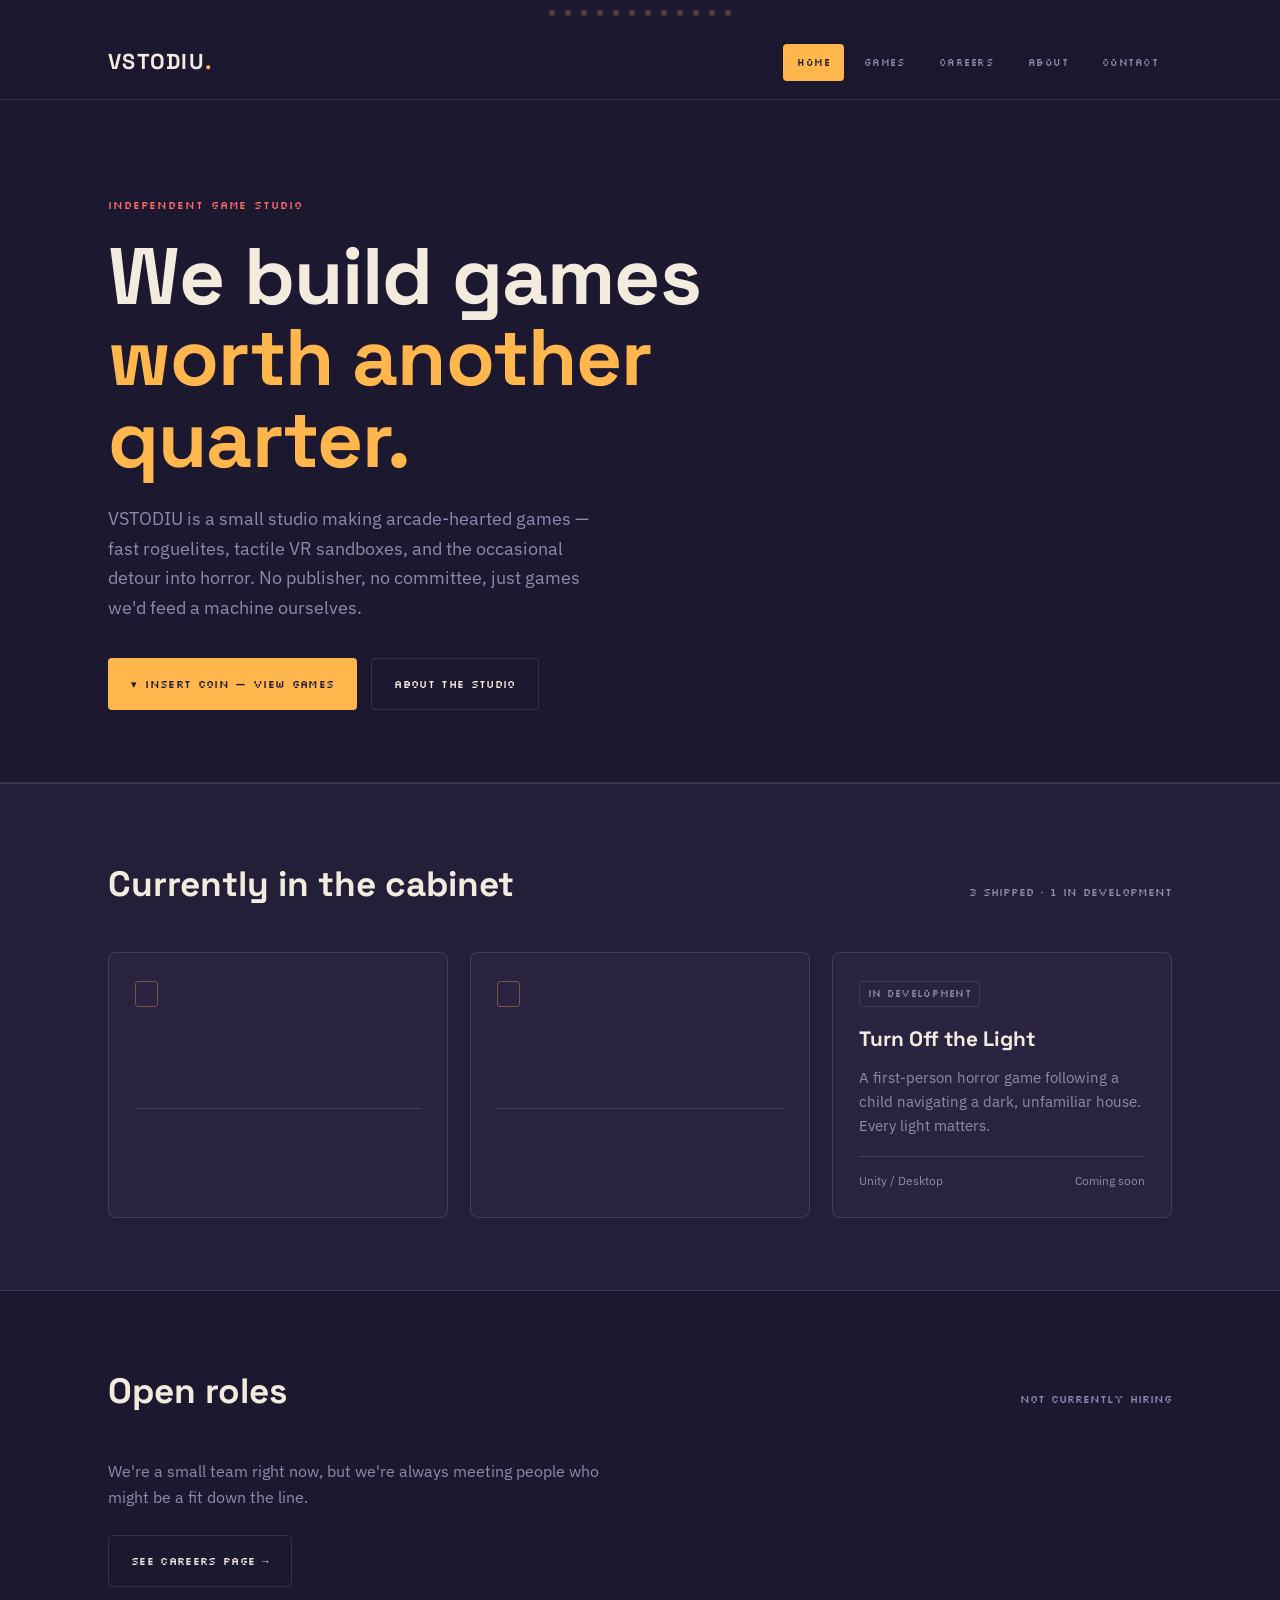
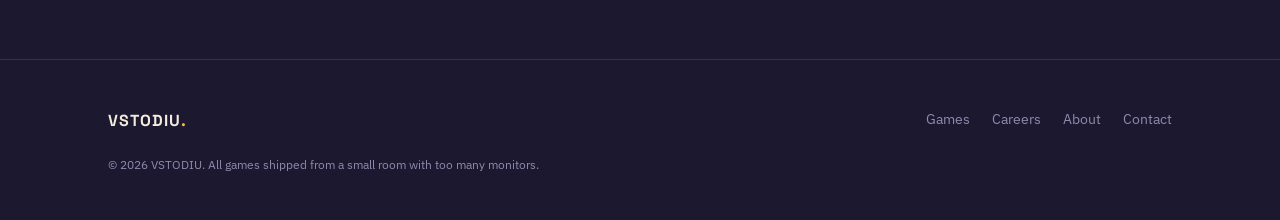
==== index.html @ 0ccb3e8c "Add files via upload" ====
<!DOCTYPE html>
<html lang="en">
<head>
<meta charset="UTF-8">
<meta name="viewport" content="width=device-width, initial-scale=1.0">
<title>VSTODIU — Games worth another quarter</title>
<meta name="description" content="VSTODIU is a small independent game studio building arcade-hearted games for VR, desktop, and web.">
<link rel="preconnect" href="https://fonts.googleapis.com">
<link href="https://fonts.googleapis.com/css2?family=Space+Grotesk:wght@500;700&family=Silkscreen&family=IBM+Plex+Sans:wght@400;500;600&display=swap" rel="stylesheet">
<link rel="stylesheet" href="styles.css">
</head>
<body>

<div class="marquee-strip" aria-hidden="true">
  <span style="animation-delay:0s"></span><span style="animation-delay:0.15s"></span><span style="animation-delay:0.3s"></span>
  <span style="animation-delay:0.45s"></span><span style="animation-delay:0.6s"></span><span style="animation-delay:0.75s"></span>
  <span style="animation-delay:0.9s"></span><span style="animation-delay:1.05s"></span><span style="animation-delay:1.2s"></span>
  <span style="animation-delay:1.35s"></span><span style="animation-delay:1.5s"></span><span style="animation-delay:1.65s"></span>
</div>

<header class="site-header">
  <div class="nav-row">
    <a href="index.html" class="wordmark">VSTODIU<span class="dot">.</span></a>
    <button class="nav-toggle" aria-label="Toggle menu" aria-expanded="false">☰</button>
    <nav class="primary-nav">
      <a href="index.html" class="active">Home</a>
      <a href="games.html">Games</a>
      <a href="careers.html">Careers</a>
      <a href="about.html">About</a>
      <a href="about.html#contact">Contact</a>
    </nav>
  </div>
</header>

<main>
  <section class="hero">
    <div class="wrap">
      <span class="eyebrow">Independent game studio</span>
      <h1>We build games <span class="amber">worth another quarter.</span></h1>
      <p class="lede">VSTODIU is a small studio making arcade-hearted games — fast roguelites, tactile VR sandboxes, and the occasional detour into horror. No publisher, no committee, just games we'd feed a machine ourselves.</p>
      <div class="hero-actions">
        <a href="games.html" class="btn btn-primary"><span class="slot">▾</span> Insert coin — view games</a>
        <a href="about.html" class="btn btn-ghost">About the studio</a>
      </div>
    </div>
  </section>

  <section class="alt">
    <div class="wrap">
      <div class="section-head">
        <h2>Currently in the cabinet</h2>
        <span class="count">3 shipped · 1 in development</span>
      </div>
      <div class="game-grid">
        <div class="game-card">
          <span class="tag">&nbsp;</span>
          <h3>&nbsp;</h3>
          <p>&nbsp;</p>
          <div class="meta"><span>&nbsp;</span><span>&nbsp;</span></div>
        </div>
        <div class="game-card">
          <span class="tag">&nbsp;</span>
          <h3>&nbsp;</h3>
          <p>&nbsp;</p>
          <div class="meta"><span>&nbsp;</span><span>&nbsp;</span></div>
        </div>
        <div class="game-card">
          <span class="tag wip">In development</span>
          <h3>Turn Off the Light</h3>
          <p>A first-person horror game following a child navigating a dark, unfamiliar house. Every light matters.</p>
          <div class="meta"><span>Unity / Desktop</span><span>Coming soon</span></div>
        </div>
      </div>
    </div>
  </section>

  <section>
    <div class="wrap">
      <div class="section-head">
        <h2>Open roles</h2>
        <span class="count">Not currently hiring</span>
      </div>
      <p style="color: var(--dim-violet); max-width: 52ch;">We're a small team right now, but we're always meeting people who might be a fit down the line.</p>
      <div class="hero-actions" style="margin-top: 24px;">
        <a href="careers.html" class="btn btn-ghost">See careers page →</a>
      </div>
    </div>
  </section>
</main>

<footer class="site-footer">
  <div class="wrap">
    <div class="footer-row">
      <a href="index.html" class="wordmark" style="font-size: 1rem;">VSTODIU<span class="dot">.</span></a>
      <div class="footer-links">
        <a href="games.html">Games</a>
        <a href="careers.html">Careers</a>
        <a href="about.html">About</a>
        <a href="about.html#contact">Contact</a>
      </div>
    </div>
    <p class="footer-note">© 2026 VSTODIU. All games shipped from a small room with too many monitors.</p>
  </div>
</footer>

<script src="nav.js"></script>
</body>
</html>
---- styles.css ----
/* ===========================================================
   VSTODIU — Game Studio
   Design tokens: arcade cabinet marquee
   =========================================================== */

:root {
  --marquee-indigo: #1c1830;
  --cabinet-plum: #2a2340;
  --panel-plum: #241f38;
  --marquee-amber: #ffb74d;
  --ticket-coral: #ff6b6b;
  --cream: #f3ecde;
  --dim-violet: #9089ac;
  --line: rgba(243, 236, 222, 0.12);

  --font-display: 'Space Grotesk', sans-serif;
  --font-label: 'Silkscreen', monospace;
  --font-body: 'IBM Plex Sans', sans-serif;

  --max-w: 1120px;
}

* { box-sizing: border-box; }

html {
  scroll-behavior: smooth;
}

body {
  margin: 0;
  background: var(--marquee-indigo);
  color: var(--cream);
  font-family: var(--font-body);
  font-size: 16px;
  line-height: 1.6;
  -webkit-font-smoothing: antialiased;
}

@media (prefers-reduced-motion: reduce) {
  * { animation-duration: 0.001ms !important; animation-iteration-count: 1 !important; transition-duration: 0.001ms !important; }
}

a { color: inherit; text-decoration: none; }

img { max-width: 100%; display: block; }

.wrap {
  max-width: var(--max-w);
  margin: 0 auto;
  padding: 0 28px;
}

/* ---------- Marquee light strip (signature element) ---------- */
.marquee-strip {
  display: flex;
  gap: 10px;
  padding: 10px 28px;
  background: #14112400;
  overflow: hidden;
  justify-content: center;
}
.marquee-strip span {
  width: 6px;
  height: 6px;
  border-radius: 50%;
  background: var(--marquee-amber);
  opacity: 0.25;
  box-shadow: 0 0 0 rgba(255, 183, 77, 0);
  animation: bulb-cycle 3.2s infinite;
}
@keyframes bulb-cycle {
  0%, 100% { opacity: 0.2; box-shadow: 0 0 0 rgba(255,183,77,0); }
  50% { opacity: 1; box-shadow: 0 0 8px rgba(255,183,77,0.9); }
}

/* ---------- Header / nav ---------- */
header.site-header {
  border-bottom: 1px solid var(--line);
  position: sticky;
  top: 0;
  background: rgba(28, 24, 48, 0.92);
  backdrop-filter: blur(6px);
  z-index: 20;
}

.nav-row {
  display: flex;
  align-items: center;
  justify-content: space-between;
  padding: 18px 28px;
  max-width: var(--max-w);
  margin: 0 auto;
}

.wordmark {
  font-family: var(--font-display);
  font-weight: 700;
  font-size: 1.35rem;
  letter-spacing: 0.06em;
  color: var(--cream);
}
.wordmark .dot { color: var(--marquee-amber); }

nav.primary-nav {
  display: flex;
  gap: 6px;
}
nav.primary-nav a {
  font-family: var(--font-label);
  font-size: 0.65rem;
  letter-spacing: 0.04em;
  color: var(--dim-violet);
  padding: 10px 14px;
  border-radius: 4px;
  transition: color 0.15s ease, background 0.15s ease;
  text-transform: uppercase;
}
nav.primary-nav a:hover,
nav.primary-nav a:focus-visible {
  color: var(--marquee-amber);
  background: rgba(255, 183, 77, 0.08);
  outline: none;
}
nav.primary-nav a.active {
  color: var(--marquee-indigo);
  background: var(--marquee-amber);
}

.nav-toggle {
  display: none;
  background: none;
  border: 1px solid var(--line);
  color: var(--cream);
  font-size: 1.1rem;
  padding: 6px 10px;
  border-radius: 4px;
}

@media (max-width: 720px) {
  nav.primary-nav {
    display: none;
    flex-direction: column;
    width: 100%;
    padding: 8px 0 16px;
  }
  nav.primary-nav.open { display: flex; }
  .nav-toggle { display: block; }
  .nav-row { flex-wrap: wrap; }
}

/* ---------- Buttons ---------- */
.btn {
  display: inline-flex;
  align-items: center;
  gap: 8px;
  font-family: var(--font-label);
  font-size: 0.7rem;
  letter-spacing: 0.03em;
  text-transform: uppercase;
  padding: 16px 22px;
  border-radius: 4px;
  border: 1px solid transparent;
  cursor: pointer;
}
.btn-primary {
  background: var(--marquee-amber);
  color: var(--marquee-indigo);
}
.btn-primary:hover { background: #ffc670; }
.btn-primary .slot {
  display: inline-block;
  transition: transform 0.25s ease;
}
.btn-primary:hover .slot { transform: translateY(3px); }

.btn-ghost {
  background: transparent;
  color: var(--cream);
  border-color: var(--line);
}
.btn-ghost:hover { border-color: var(--marquee-amber); color: var(--marquee-amber); }

/* ---------- Hero ---------- */
.hero {
  padding: 96px 0 72px;
  border-bottom: 1px solid var(--line);
}
.eyebrow {
  font-family: var(--font-label);
  font-size: 0.7rem;
  letter-spacing: 0.08em;
  color: var(--ticket-coral);
  text-transform: uppercase;
  margin-bottom: 22px;
  display: block;
}
.hero h1 {
  font-family: var(--font-display);
  font-weight: 700;
  font-size: clamp(2.6rem, 7vw, 5rem);
  line-height: 1.02;
  letter-spacing: -0.01em;
  margin: 0 0 24px;
  max-width: 16ch;
}
.hero h1 .amber { color: var(--marquee-amber); }
.hero p.lede {
  font-size: 1.15rem;
  color: var(--dim-violet);
  max-width: 46ch;
  margin: 0 0 36px;
}
.hero-actions {
  display: flex;
  gap: 14px;
  flex-wrap: wrap;
}

/* ---------- Section shared ---------- */
section { padding: 72px 0; }
section.alt { background: var(--panel-plum); border-top: 1px solid var(--line); border-bottom: 1px solid var(--line); }

.section-head {
  display: flex;
  align-items: baseline;
  justify-content: space-between;
  gap: 20px;
  margin-bottom: 40px;
  flex-wrap: wrap;
}
.section-head h2 {
  font-family: var(--font-display);
  font-size: clamp(1.6rem, 3vw, 2.2rem);
  margin: 0;
}
.section-head .count {
  font-family: var(--font-label);
  font-size: 0.7rem;
  color: var(--dim-violet);
  text-transform: uppercase;
}

/* ---------- Game cards ---------- */
.game-grid {
  display: grid;
  grid-template-columns: repeat(auto-fit, minmax(260px, 1fr));
  gap: 22px;
}
.game-card {
  background: var(--cabinet-plum);
  border: 1px solid var(--line);
  border-radius: 8px;
  padding: 26px;
  position: relative;
  transition: transform 0.18s ease, border-color 0.18s ease;
}
.game-card:hover { transform: translateY(-4px); border-color: rgba(255,183,77,0.4); }
.game-card .tag {
  font-family: var(--font-label);
  font-size: 0.6rem;
  letter-spacing: 0.03em;
  text-transform: uppercase;
  color: var(--marquee-amber);
  border: 1px solid rgba(255,183,77,0.35);
  padding: 4px 8px;
  border-radius: 3px;
  display: inline-block;
  margin-bottom: 16px;
}
.game-card .tag.wip { color: var(--dim-violet); border-color: var(--line); }
.game-card h3 {
  font-family: var(--font-display);
  font-size: 1.3rem;
  margin: 0 0 10px;
}
.game-card p {
  color: var(--dim-violet);
  font-size: 0.94rem;
  margin: 0 0 18px;
}
.game-card .meta {
  font-size: 0.78rem;
  color: var(--dim-violet);
  border-top: 1px solid var(--line);
  padding-top: 14px;
  display: flex;
  justify-content: space-between;
}

/* ---------- Careers ---------- */
.role-list { border-top: 1px solid var(--line); }
.role-row {
  display: flex;
  align-items: center;
  justify-content: space-between;
  padding: 22px 0;
  border-bottom: 1px solid var(--line);
  gap: 16px;
  flex-wrap: wrap;
}
.role-row h3 {
  font-family: var(--font-display);
  font-size: 1.1rem;
  margin: 0 0 4px;
}
.role-row .role-meta {
  font-size: 0.85rem;
  color: var(--dim-violet);
}
.status-pill {
  font-family: var(--font-label);
  font-size: 0.62rem;
  text-transform: uppercase;
  padding: 5px 10px;
  border-radius: 3px;
  border: 1px solid var(--line);
  color: var(--dim-violet);
  white-space: nowrap;
}

.empty-panel {
  background: var(--cabinet-plum);
  border: 1px dashed var(--line);
  border-radius: 8px;
  padding: 44px 32px;
  text-align: center;
  margin-top: 32px;
}
.empty-panel h3 {
  font-family: var(--font-display);
  margin: 0 0 10px;
  font-size: 1.3rem;
}
.empty-panel p {
  color: var(--dim-violet);
  max-width: 46ch;
  margin: 0 auto 22px;
}

/* ---------- About ---------- */
.about-grid {
  display: grid;
  grid-template-columns: 1.1fr 0.9fr;
  gap: 48px;
  align-items: start;
}
@media (max-width: 800px) {
  .about-grid { grid-template-columns: 1fr; }
}
.about-grid p { color: var(--dim-violet); margin: 0 0 18px; font-size: 1rem; }
.stat-block {
  background: var(--cabinet-plum);
  border: 1px solid var(--line);
  border-radius: 8px;
  padding: 26px;
}
.stat-block .stat {
  display: flex;
  justify-content: space-between;
  padding: 12px 0;
  border-bottom: 1px solid var(--line);
  font-size: 0.9rem;
}
.stat-block .stat:last-child { border-bottom: none; }
.stat-block .stat .label { color: var(--dim-violet); }
.stat-block .stat .value { color: var(--marquee-amber); font-family: var(--font-label); font-size: 0.8rem; }

/* ---------- Contact / footer ---------- */
footer.site-footer {
  border-top: 1px solid var(--line);
  padding: 48px 0 32px;
}
.footer-row {
  display: flex;
  justify-content: space-between;
  align-items: center;
  flex-wrap: wrap;
  gap: 20px;
}
.footer-links { display: flex; gap: 22px; flex-wrap: wrap; }
.footer-links a { font-size: 0.85rem; color: var(--dim-violet); }
.footer-links a:hover { color: var(--marquee-amber); }
.footer-note { font-size: 0.78rem; color: var(--dim-violet); margin-top: 22px; }

.contact-panel {
  background: var(--cabinet-plum);
  border: 1px solid var(--line);
  border-radius: 8px;
  padding: 34px;
  margin-top: 40px;
}
.contact-panel a.email {
  font-family: var(--font-display);
  font-size: 1.3rem;
  color: var(--marquee-amber);
}
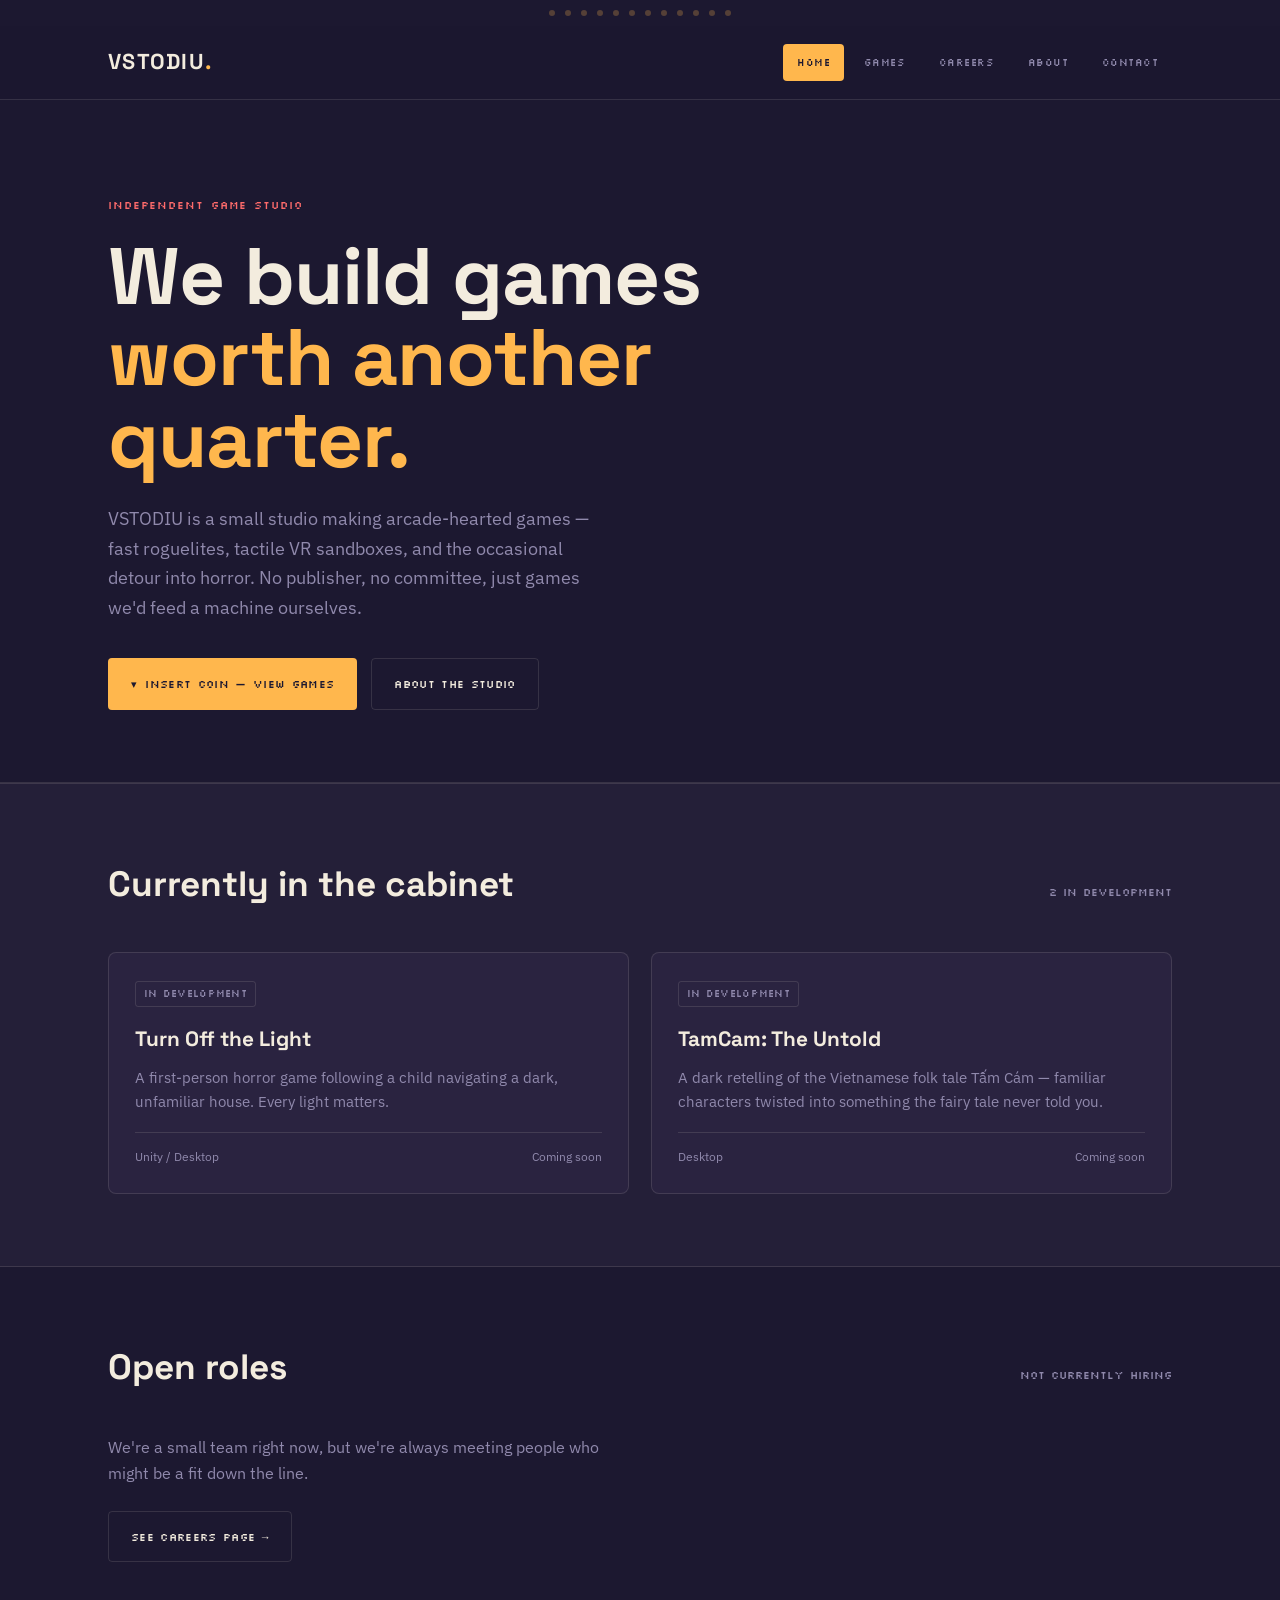
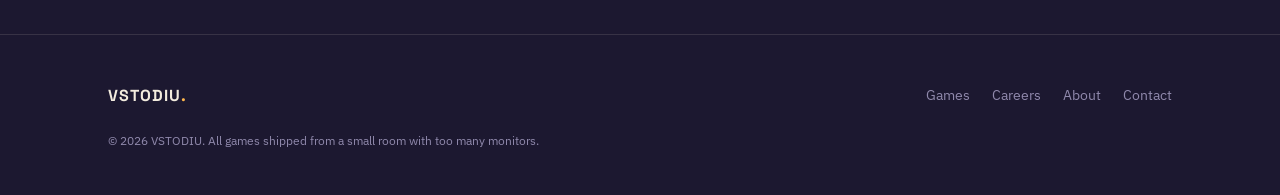
==== commit 296696eb: "Update index.html" ====
--- a/index.html
+++ b/index.html
@@ -49,26 +49,20 @@
     <div class="wrap">
       <div class="section-head">
         <h2>Currently in the cabinet</h2>
-        <span class="count">3 shipped · 1 in development</span>
+        <span class="count">2 in development</span>
       </div>
       <div class="game-grid">
-        <div class="game-card">
-          <span class="tag">&nbsp;</span>
-          <h3>&nbsp;</h3>
-          <p>&nbsp;</p>
-          <div class="meta"><span>&nbsp;</span><span>&nbsp;</span></div>
-        </div>
-        <div class="game-card">
-          <span class="tag">&nbsp;</span>
-          <h3>&nbsp;</h3>
-          <p>&nbsp;</p>
-          <div class="meta"><span>&nbsp;</span><span>&nbsp;</span></div>
-        </div>
         <div class="game-card">
           <span class="tag wip">In development</span>
           <h3>Turn Off the Light</h3>
           <p>A first-person horror game following a child navigating a dark, unfamiliar house. Every light matters.</p>
           <div class="meta"><span>Unity / Desktop</span><span>Coming soon</span></div>
+        </div>
+        <div class="game-card">
+          <span class="tag wip">In development</span>
+          <h3>TamCam: The Untold</h3>
+          <p>A dark retelling of the Vietnamese folk tale Tấm Cám — familiar characters twisted into something the fairy tale never told you.</p>
+          <div class="meta"><span>Desktop</span><span>Coming soon</span></div>
         </div>
       </div>
     </div>
